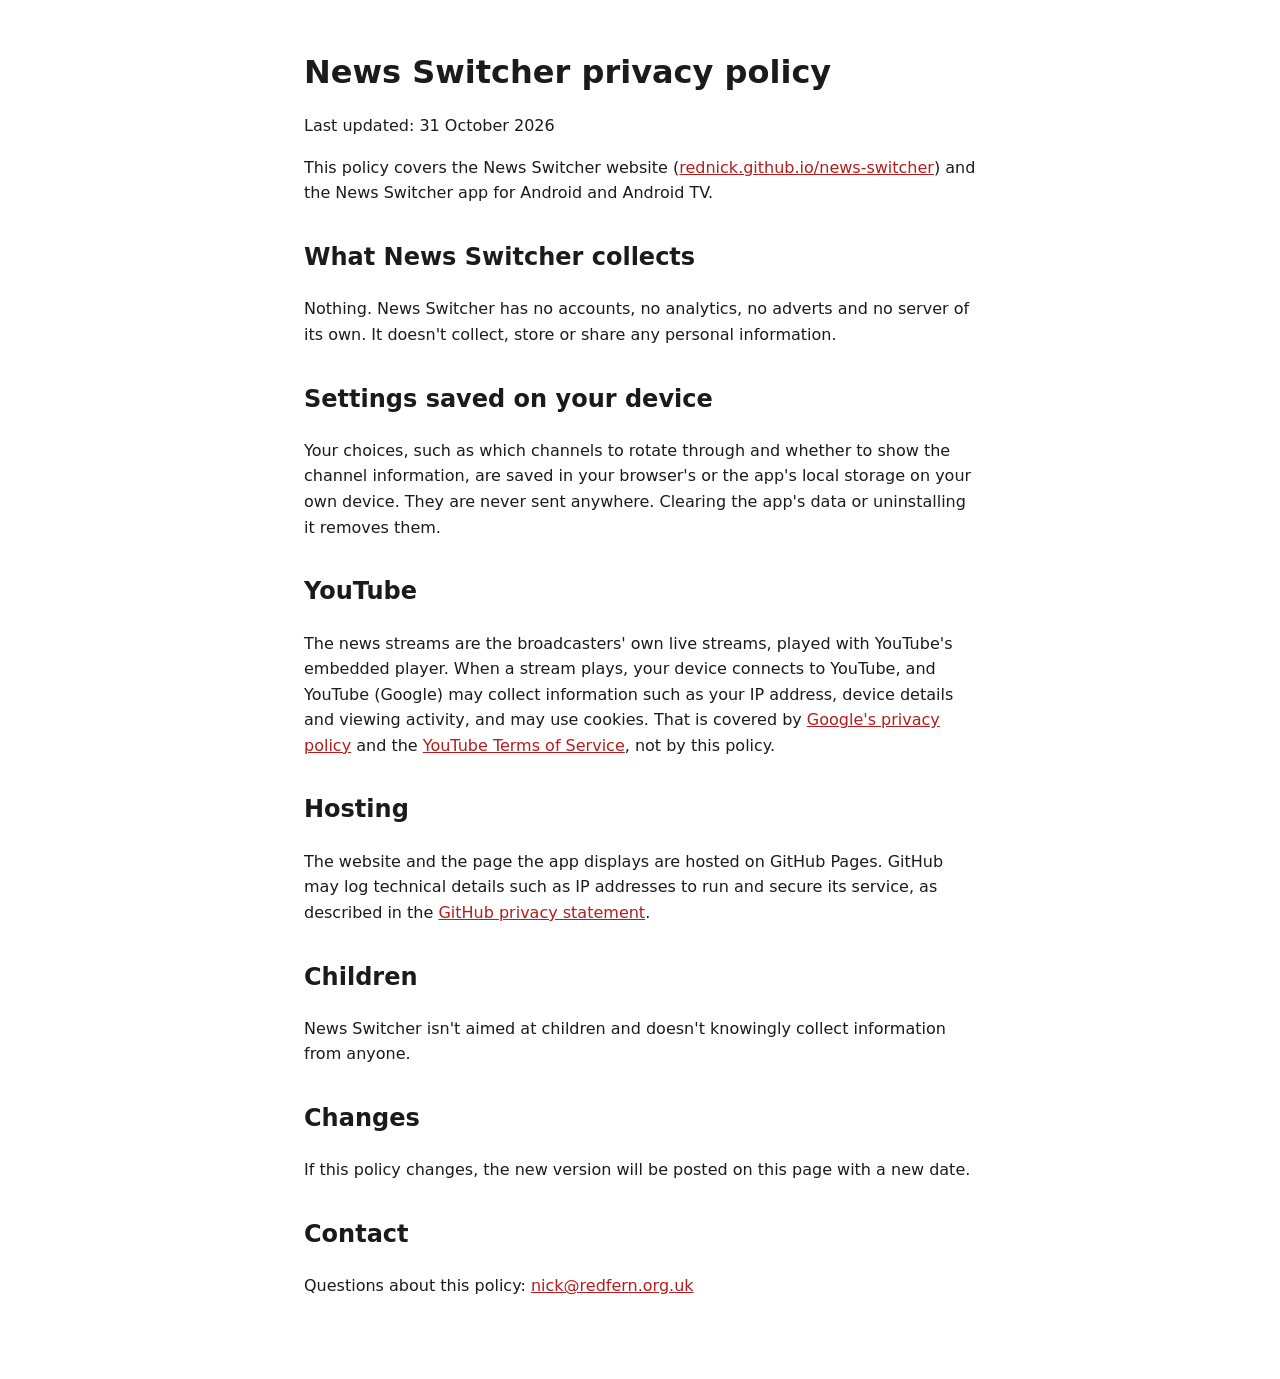
==== privacy.html @ dcde10d0 "Add a privacy policy page Google Play requires a privacy policy link for the Android app. The page s" ====
<!doctype html>
<html lang="en-GB">
<head>
  <meta charset="utf-8">
  <meta name="viewport" content="width=device-width, initial-scale=1">
  <title>Privacy Policy · News Switcher</title>
  <!-- Its own small stylesheet, because styles.css is for the full-screen player. -->
  <style>
    body {
      margin: 0 auto;
      max-width: 42rem;
      padding: 2rem 1rem 4rem;
      font-family: system-ui, -apple-system, "Segoe UI", sans-serif;
      line-height: 1.6;
      color: #1b1b1b;
      background: #ffffff;
    }
    h1 { line-height: 1.2; }
    h2 { margin-top: 2rem; }
    a { color: #b71c1c; }
    @media (prefers-color-scheme: dark) {
      body { color: #eeeeee; background: #121212; }
      a { color: #ff8a80; }
    }
  </style>
</head>
<body>
  <h1>News Switcher privacy policy</h1>
  <p>Last updated: 31 October 2026</p>

  <p>This policy covers the News Switcher website (<a href="https://rednick.github.io/news-switcher/">rednick.github.io/news-switcher</a>) and the News Switcher app for Android and Android TV.</p>

  <h2>What News Switcher collects</h2>
  <p>Nothing. News Switcher has no accounts, no analytics, no adverts and no server of its own. It doesn't collect, store or share any personal information.</p>

  <h2>Settings saved on your device</h2>
  <p>Your choices, such as which channels to rotate through and whether to show the channel information, are saved in your browser's or the app's local storage on your own device. They are never sent anywhere. Clearing the app's data or uninstalling it removes them.</p>

  <h2>YouTube</h2>
  <p>The news streams are the broadcasters' own live streams, played with YouTube's embedded player. When a stream plays, your device connects to YouTube, and YouTube (Google) may collect information such as your IP address, device details and viewing activity, and may use cookies. That is covered by <a href="https://policies.google.com/privacy">Google's privacy policy</a> and the <a href="https://www.youtube.com/t/terms">YouTube Terms of Service</a>, not by this policy.</p>

  <h2>Hosting</h2>
  <p>The website and the page the app displays are hosted on GitHub Pages. GitHub may log technical details such as IP addresses to run and secure its service, as described in the <a href="https://docs.github.com/en/site-policy/privacy-policies/github-general-privacy-statement">GitHub privacy statement</a>.</p>

  <h2>Children</h2>
  <p>News Switcher isn't aimed at children and doesn't knowingly collect information from anyone.</p>

  <h2>Changes</h2>
  <p>If this policy changes, the new version will be posted on this page with a new date.</p>

  <h2>Contact</h2>
  <p>Questions about this policy: <a href="mailto:nick@redfern.org.uk">nick@redfern.org.uk</a></p>
</body>
</html>
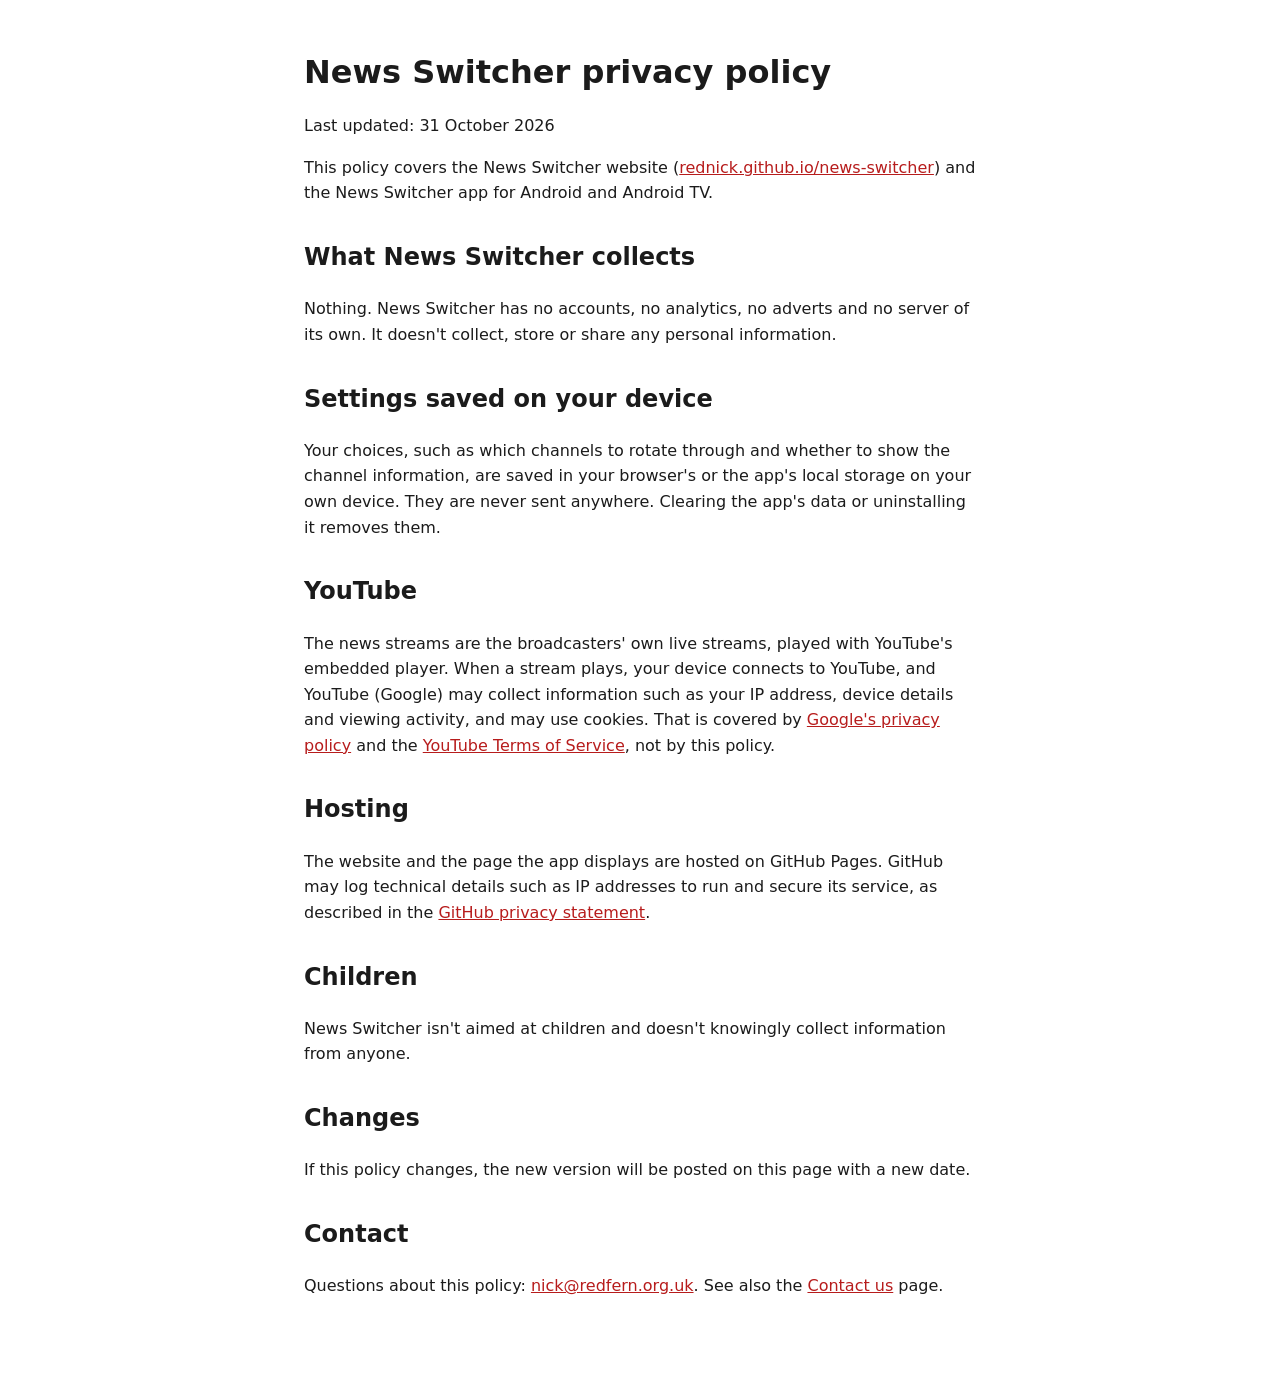
==== commit dc6b57cf: "Add a Contact us page and menu section Google Play rejected the Android app under its News policy be" ====
--- a/privacy.html
+++ b/privacy.html
@@ -49,6 +49,6 @@
   <p>If this policy changes, the new version will be posted on this page with a new date.</p>
 
   <h2>Contact</h2>
-  <p>Questions about this policy: <a href="mailto:nick@redfern.org.uk">nick@redfern.org.uk</a></p>
+  <p>Questions about this policy: <a href="mailto:nick@redfern.org.uk">nick@redfern.org.uk</a>. See also the <a href="contact.html">Contact us</a> page.</p>
 </body>
 </html>
